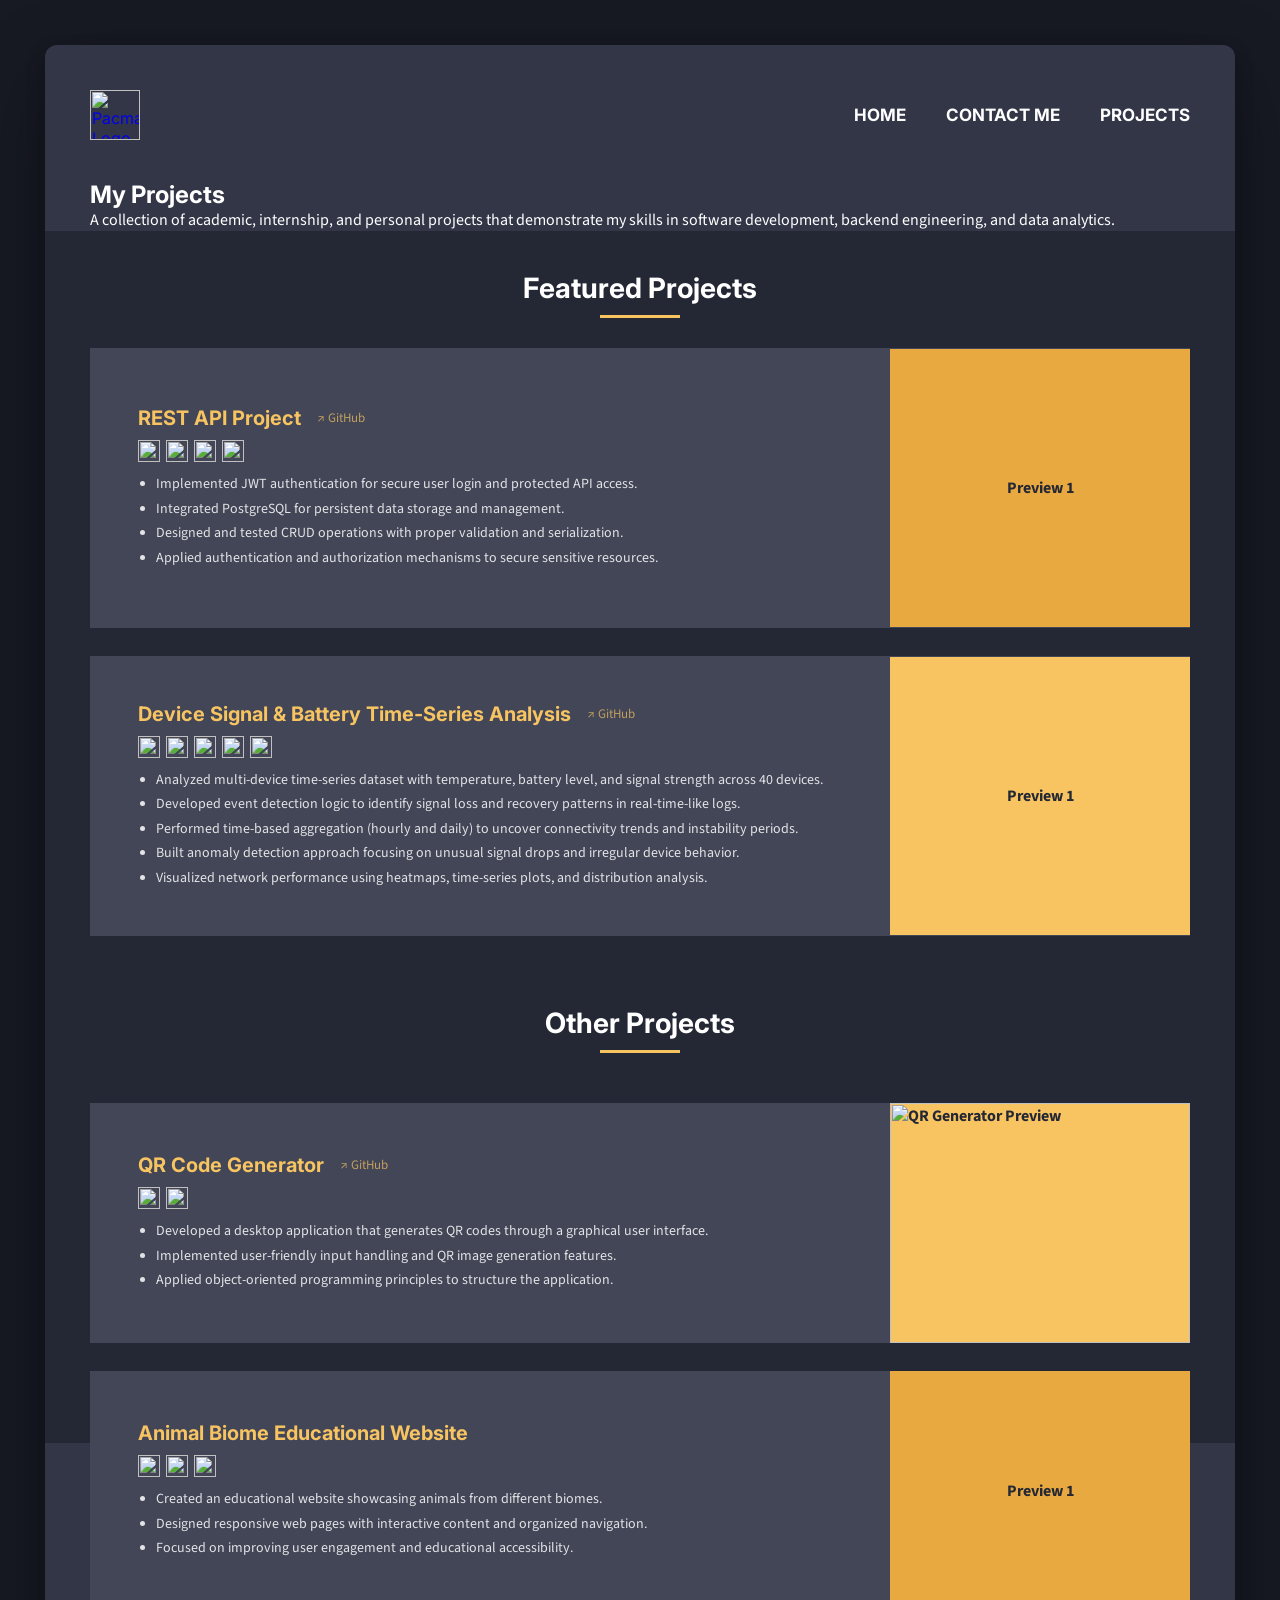
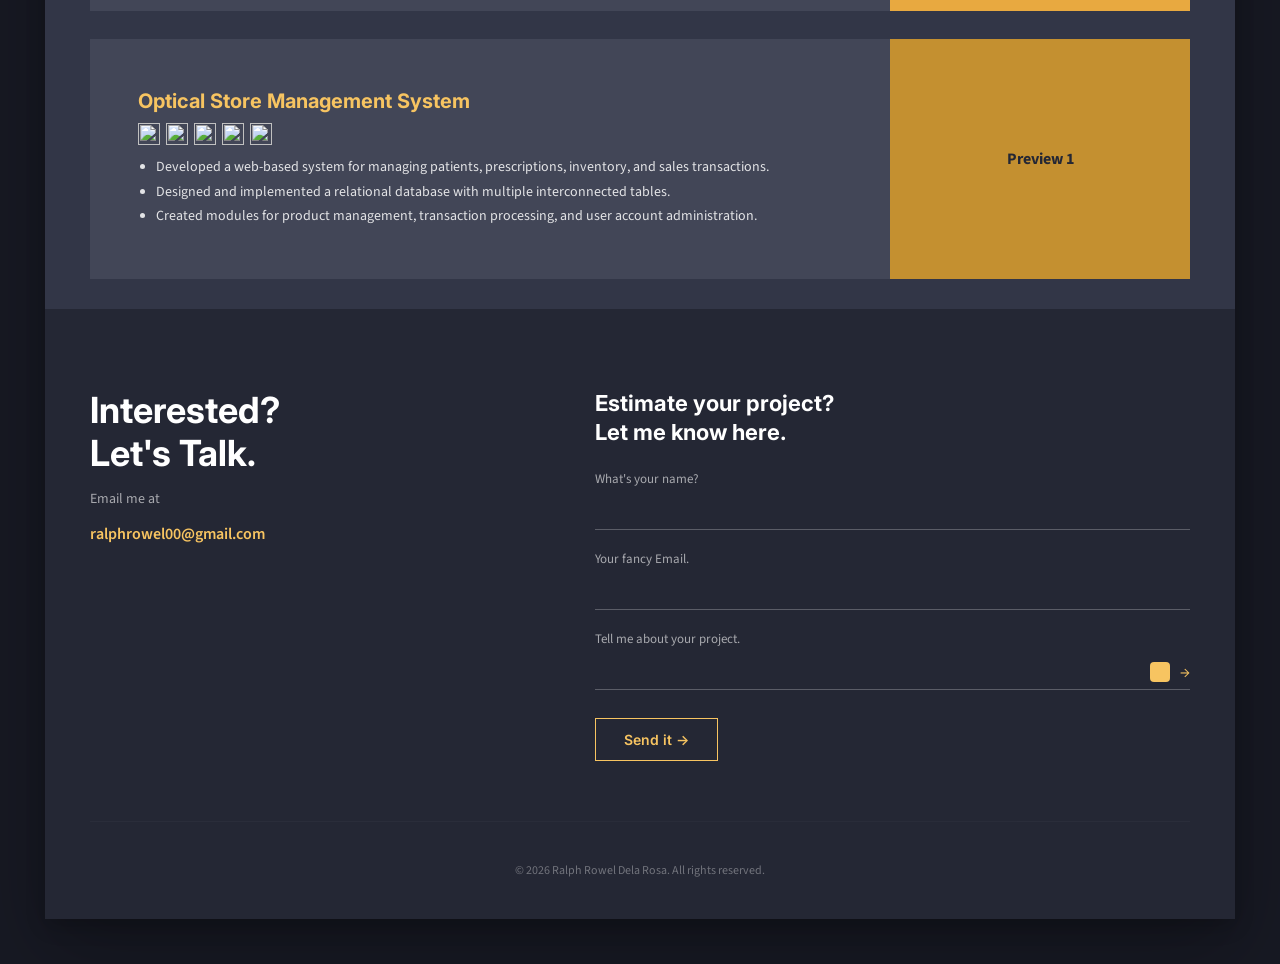
==== projects.html @ 9a26122f "fixed the js script for preview" ====
<head>
    <link href="https://fonts.googleapis.com/css2?family=Inter:wght@400;600;700&family=Source+Sans+3:wght@300;400;600&display=swap" rel="stylesheet">
    <link rel="stylesheet" href="css/global.css">
    <link rel="stylesheet" href="css/layout.css">
    <link rel="stylesheet" href="css/navbar.css">
    <link rel="stylesheet" href="css/footer.css">
    <link rel="stylesheet" href="css/projects-hero.css">
    <link rel="stylesheet" href="css/featured-projects.css">
    <link rel="stylesheet" href="css/other-projects.css">
</head>
<body>
    <div class="lightbox-overlay" id="lightbox" onclick="closeLightboxOutside(event)">
        <div class="lightbox-box">
        <button class="lightbox-close" onclick="closeLightbox()">✕</button>
        <button class="lightbox-prev" onclick="changeSlide(-1)">←</button>
        <div class="lightbox-slide" id="lightbox-slide"></div>
        <button class="lightbox-next" onclick="changeSlide(1)">→</button>
        <div class="lightbox-dots" id="lightbox-dots"></div>
        </div>
    </div>
    <div class="page-container">
        <div class="content">
            <nav class="navbar">

                <a href="index.html" class="logo">
                    <img src="assets/images/Pacman.png" alt="Pacman Logo">
                </a>

                <div class="nav-links">
                    <a href="index.html"><b>HOME</b></a>
                    <a href="#contact"><b>CONTACT ME</b></a>
                    <a href="#xp"><b>PROJECTS</b></a>
                </div>
            </nav> 
            <section class="projects-hero">

                <div class="projects-hero-left">
                    <h1>My Projects</h1>
                    <div class="projects-line"></div>
                    <p>A collection of academic, internship, and personal projects that demonstrate my skills in software development, backend engineering, and data analytics.</p>
                </div>

                <div class="projects-hero-right">
                    <div class="stack-card stack-card--back"></div>
                    <div class="stack-card stack-card--mid"></div>
                    <div class="stack-card stack-card--front"></div>
                </div>

            </section>       
        </div>
        <section class="featured-projects">
            <div class="content">

                <div class="fp-header">
                    <h2>Featured Projects</h2>
                    <div class="fp-header-line"></div>
                </div>

                <div class="fp-list">

                    <!-- CARD 1 -->
                    <div class="fp-card">
                        <div class="fp-info">
                            <div class="fp-title-row">
                                <h3>REST API Project</h3>
                                <a href="https://github.com/ralphrowel/Internship-Project-LibraryAPI" target="_blank" class="fp-github">↗ GitHub</a>
                            </div>
                            <div class="fp-badges">
                                <img src="https://img.shields.io/badge/Python-3776AB?style=for-the-badge&logo=python&logoColor=white" alt="Python">
                                <img src="https://img.shields.io/badge/Django_REST-092E20?style=for-the-badge&logo=django&logoColor=white" alt="Django REST">
                                <img src="https://img.shields.io/badge/PostgreSQL-316192?style=for-the-badge&logo=postgresql&logoColor=white" alt="PostgreSQL">
                                <img src="https://img.shields.io/badge/JWT-000000?style=for-the-badge&logo=jsonwebtokens&logoColor=white" alt="JWT">
                            </div>
                            <ul>
                                <li>Implemented JWT authentication for secure user login and protected API access.</li>
                                <li>Integrated PostgreSQL for persistent data storage and management.</li>
                                <li>Designed and tested CRUD operations with proper validation and serialization.</li>
                                <li>Applied authentication and authorization mechanisms to secure sensitive resources.</li>
                            </ul>
                        </div>
                        <div class="fp-image" onclick="openLightbox('api')">
                            <div class="fp-placeholder fp-p1"><span>Preview 1</span></div>
                            <div class="fp-click-hint">Click to view</div>
                        </div>
                    </div>

                    <!-- CARD 2 -->
                    <div class="fp-card">
                        <div class="fp-info">
                            <div class="fp-title-row">
                                <h3>Device Signal & Battery Time-Series Analysis</h3>
                                <a href="https://github.com/ralphrowel/jupyter-projects" target="_blank" class="fp-github">↗ GitHub</a>
                            </div>
                            <div class="fp-badges">
                                <img src="https://img.shields.io/badge/Python-3776AB?style=for-the-badge&logo=python&logoColor=white" alt="Python">
                                <img src="https://img.shields.io/badge/Pandas-150458?style=for-the-badge&logo=pandas&logoColor=white" alt="Pandas">
                                <img src="https://img.shields.io/badge/NumPy-013243?style=for-the-badge&logo=numpy&logoColor=white" alt="NumPy">
                                <img src="https://img.shields.io/badge/Matplotlib-11557c?style=for-the-badge&logo=python&logoColor=white" alt="Matplotlib">
                                <img src="https://img.shields.io/badge/Jupyter-F37626?style=for-the-badge&logo=jupyter&logoColor=white" alt="Jupyter">
                            </div>
                            <ul>
                                <li>Analyzed multi-device time-series dataset with temperature, battery level, and signal strength across 40 devices.</li>
                                <li>Developed event detection logic to identify signal loss and recovery patterns in real-time-like logs.</li>
                                <li>Performed time-based aggregation (hourly and daily) to uncover connectivity trends and instability periods.</li>
                                <li>Built anomaly detection approach focusing on unusual signal drops and irregular device behavior.</li>
                                <li>Visualized network performance using heatmaps, time-series plots, and distribution analysis.</li>
                            </ul>
                        </div>
                        <div class="fp-image" onclick="openLightbox('timeseries')">
                            <div class="fp-placeholder fp-p2"><span>Preview 1</span></div>
                            <div class="fp-click-hint">Click to view</div>
                        </div>
                    </div>

                </div>
            </div>
        </section>
        <section class="other-projects">
            <div class="content">

                <div class="op-header">
                    <h2>Other Projects</h2>
                    <div class="op-header-line"></div>
                </div>

                <div class="op-list">

                    <!-- CARD 1 -->
                    <div class="op-card">
                        <div class="op-info">
                            <div class="op-title-row">
                                <h3>QR Code Generator</h3>
                                <a href="https://github.com/ralphrowel/python-qr-generator" target="_blank" class="op-github">↗ GitHub</a>
                            </div>
                            <div class="op-badges">
                                <img src="https://img.shields.io/badge/Python-3776AB?style=for-the-badge&logo=python&logoColor=white" alt="Python">
                                <img src="https://img.shields.io/badge/Tkinter-3776AB?style=for-the-badge&logo=python&logoColor=white" alt="Tkinter">
                            </div>
                            <ul>
                                <li>Developed a desktop application that generates QR codes through a graphical user interface.</li>
                                <li>Implemented user-friendly input handling and QR image generation features.</li>
                                <li>Applied object-oriented programming principles to structure the application.</li>
                            </ul>
                        </div>
                        <div class="op-image" onclick="openLightbox('qr')">
                            <div class="op-placeholder op-p1"><img src="assets/projects/qr-generator/1.png" alt="QR Generator Preview"></div>
                            <div class="op-click-hint">Click to view</div>
                        </div>
                    </div>

                    <!-- CARD 2 -->
                    <div class="op-card">
                        <div class="op-info">
                            <div class="op-title-row">
                                <h3>Animal Biome Educational Website</h3>
                            </div>
                            <div class="op-badges">
                                <img src="https://img.shields.io/badge/HTML5-E34F26?style=for-the-badge&logo=html5&logoColor=white" alt="HTML5">
                                <img src="https://img.shields.io/badge/CSS3-1572B6?style=for-the-badge&logo=css3&logoColor=white" alt="CSS3">
                                <img src="https://img.shields.io/badge/JavaScript-F7DF1E?style=for-the-badge&logo=javascript&logoColor=black" alt="JavaScript">
                            </div>
                            <ul>
                                <li>Created an educational website showcasing animals from different biomes.</li>
                                <li>Designed responsive web pages with interactive content and organized navigation.</li>
                                <li>Focused on improving user engagement and educational accessibility.</li>
                            </ul>
                        </div>
                        <div class="op-image" onclick="openLightbox('biome')">
                            <div class="op-placeholder op-p2"><span>Preview 1</span></div>
                            <div class="op-click-hint">Click to view</div>
                        </div>
                    </div>

                    <!-- CARD 3 -->
                    <div class="op-card">
                        <div class="op-info">
                            <div class="op-title-row">
                                <h3>Optical Store Management System</h3>
                            </div>
                            <div class="op-badges">
                                <img src="https://img.shields.io/badge/PHP-777BB4?style=for-the-badge&logo=php&logoColor=white" alt="PHP">
                                <img src="https://img.shields.io/badge/MySQL-4479A1?style=for-the-badge&logo=mysql&logoColor=white" alt="MySQL">
                                <img src="https://img.shields.io/badge/HTML5-E34F26?style=for-the-badge&logo=html5&logoColor=white" alt="HTML5">
                                <img src="https://img.shields.io/badge/CSS3-1572B6?style=for-the-badge&logo=css3&logoColor=white" alt="CSS3">
                                <img src="https://img.shields.io/badge/JavaScript-F7DF1E?style=for-the-badge&logo=javascript&logoColor=black" alt="JavaScript">
                            </div>
                            <ul>
                                <li>Developed a web-based system for managing patients, prescriptions, inventory, and sales transactions.</li>
                                <li>Designed and implemented a relational database with multiple interconnected tables.</li>
                                <li>Created modules for product management, transaction processing, and user account administration.</li>
                            </ul>
                        </div>
                        <div class="op-image" onclick="openLightbox('optical')">
                            <div class="op-placeholder op-p3"><span>Preview 1</span></div>
                            <div class="op-click-hint">Click to view</div>
                        </div>
                    </div>

                </div>
            </div>
        </section>
        <footer class="footer" id="contact">
            <div class="content">
                <div class="footer-container">

                    <!-- LEFT -->
                    <div class="footer-left">
                        <h2>Interested?<br>Let's Talk.</h2>
                        <p>Email me at</p>
                        <a href="mailto:ralphrowel00@gmail.com" class="footer-email">
                            ralphrowel00@gmail.com
                        </a>
                    </div>

                    <!-- RIGHT -->
                    <div class="footer-right">
                        <h2>Estimate your project?<br>Let me know here.</h2>

                        <!-- replace YOUR_FORM_ID with your Formspree ID when ready -->
                        <form class="footer-form" action="https://formspree.io/f/YOUR_FORM_ID" method="POST">

                            <div class="form-field">
                                <label>What's your name?</label>
                                <input type="text" name="name" placeholder=" " required>
                            </div>

                            <div class="form-field">
                                <label>Your fancy Email.</label>
                                <input type="email" name="email" placeholder=" " required>
                            </div>

                            <div class="form-field">
                                <label>Tell me about your project.</label>
                                <div class="form-last-row">
                                    <input type="text" name="project" required>
                                    <div class="form-actions">
                                        <div class="attach-btn"></div>
                                        <span class="form-arrow">→</span>
                                    </div>
                                </div>
                            </div>

                            <button type="submit">Send it →</button>

                        </form>
                    </div>

                </div>

                <p class="footer-bottom">© 2026 Ralph Rowel Dela Rosa. All rights reserved.</p>

            </div>
        </footer>                
    </div>
<script src="js/projects.js"></script>
</body>
---- css/global.css ----
* {
    margin: 0;
    padding: 0;
    box-sizing: border-box;
}
h1, h2, h3, .navbar {
    font-family: 'Inter', sans-serif;
}

body, p {
    font-family: 'Source Sans 3', sans-serif;
}
body {
    background-color: #171923;
    color: white;
}
---- css/layout.css ----
.page-container {
    position: relative;

    /* floating space from browser edges */
    margin: 45px;

    /* "paper" background */
    background-color: #323647;
    

    /* shape of the paper */
    border-radius: 12px;

    /* inner spacing for all content */
    padding: 45px;

    /* ensures it fills screen height nicely */
    min-height: calc(100vh - 90px);

    box-shadow:
        0 8px 20px rgba(0,0,0,0.20),
        0 30px 80px rgba(0,0,0,0.25);
}
.content {
    max-width: 1100px;
    margin: 0 auto;
}
---- css/navbar.css ----
.navbar {
    display: flex;
    justify-content: space-between;
    align-items: center;

    /* IMPORTANT: keeps it inside layout breathing space */
    width: 100%;

    /* adds extra separation from top if needed */
    margin-bottom: 40px;
    
}
.logo {
    display: flex;
    align-items: center;
}

.logo img {
    height: 50px;
    width: auto;
}
.nav-links {
    display: flex;
    gap: 40px; /* space between menu items */
    align-items: center;
}
.nav-links a {
    position: relative;
    text-decoration: none;
    color: white;
    font-weight: bold;
    font-size: 17px;

    transition: color 0.25s ease;
}
.nav-links a:hover {
    color: #b5b5b5;
}
.nav-links a::after {
    content: "";

    position: absolute;
    left: 50%;
    bottom: -10px;

    width: 9px;
    height: 9px;
    background-color: #F7C461;

    border-radius: 50%;

    transform: translateX(-50%) scale(0);
    transition: transform 0.25s ease;
}
.nav-links a:hover::after {
    transform: translateX(-50%) scale(1);
}
---- css/footer.css ----
.footer {
    background-color: #242734;
    color: white;
    padding: 80px 0 40px;
    margin-left: -45px;
    margin-right: -45px;
    margin-bottom: -45px;           /* ← pulls footer flush to page bottom */
}

.footer-container {
    display: flex;
    justify-content: space-between;
    align-items: flex-start;
    gap: 80px;                      /* ← gap between left and right — adjust this */
    margin-bottom: 60px;
}

/* ---- LEFT ---- */
.footer-left {
    flex: 1;
    display: flex;
    flex-direction: column;
    gap: 14px;
}

.footer-left h2 {
    font-size: 36px;                /* ← heading size — adjust this */
    line-height: 1.2;
    margin: 0;
}

.footer-left p {
    font-size: 14px;
    opacity: 0.6;
    margin: 0;
}

.footer-email {
    color: #F7C461;
    text-decoration: none;
    font-size: 16px;
    font-weight: 600;
    transition: opacity 0.2s ease;
}

.footer-email:hover {
    opacity: 0.75;
}

/* ---- RIGHT ---- */
.footer-right {
    flex: 1.4;
    display: flex;
    flex-direction: column;
    gap: 24px;
}

.footer-right h2 {
    font-size: 22px;
    line-height: 1.3;
    margin: 0;
}

/* ---- FORM ---- */
.footer-form {
    display: flex;
    flex-direction: column;
    gap: 20px;
}

.form-field {
    display: flex;
    flex-direction: column;
    gap: 6px;
    position: relative;
}

.form-field label {
    font-size: 13px;
    opacity: 0.6;
}

.form-field input {
    background: transparent;
    border: none;
    border-bottom: 1px solid rgba(255, 255, 255, 0.25);
    color: white;
    font-size: 15px;
    font-family: 'Inter', sans-serif;
    padding: 8px 32px 8px 0;        /* right padding leaves room for arrow */
    outline: none;
    transition: border-color 0.2s ease;
    width: 100%;
    box-sizing: border-box;
}

.form-field input:focus {
    border-bottom-color: #F7C461;
}

.form-last-row {
    display: flex;
    align-items: center;
    border-bottom: 1px solid rgba(255, 255, 255, 0.25);
    transition: border-color 0.2s ease;
}

.form-last-row input {
    border-bottom: none;            /* border is now on the wrapper */
    flex: 1;
}

.form-last-row:focus-within {
    border-bottom-color: #F7C461;
}

.form-actions {
    display: flex;
    align-items: center;
    gap: 10px;
    flex-shrink: 0;
}

.attach-btn {
    width: 20px;                    /* ← swap with img tag when ready */
    height: 20px;
    background-color: #F7C461;      /* temporary placeholder */
    border-radius: 4px;
    cursor: pointer;
}

.form-arrow {
    color: #F7C461;
    font-size: 16px;
    pointer-events: none;
}

/* ---- SUBMIT ---- */
.footer-form button {
    align-self: flex-start;
    background: transparent;
    border: 1px solid #F7C461;
    color: #F7C461;
    padding: 12px 28px;
    font-family: 'Inter', sans-serif;
    font-weight: 600;
    font-size: 14px;
    cursor: pointer;
    transition: 0.25s ease;
    margin-top: 8px;
}

.footer-form button:hover {
    background-color: #F7C461;
    color: #242734;
}

/* ---- BOTTOM ---- */
.footer-bottom {
    text-align: center;
    font-size: 12px;
    opacity: 0.35;
    margin: 0;
    padding-top: 40px;
    border-top: 1px solid rgba(255, 255, 255, 0.08);
}
---- css/featured-projects.css ----
.featured-projects {
    background-color: #242734;
    padding: 40px 0;
    margin-left: -45px;
    margin-right: -45px;
}

.fp-header {
    display: flex;
    flex-direction: column;
    align-items: center;
    margin-bottom: 30px;
}

.fp-header h2 {
    color: white;
    font-size: 28px;
    margin-bottom: 10px;
}

.fp-header-line {
    width: 80px;
    height: 3px;
    background-color: #F7C461;
}

/* ---- CARDS LIST ---- */
.fp-list {
    display: flex;
    flex-direction: column;
    gap: 28px;
}

/* ---- SINGLE CARD ---- */
.fp-card {
    display: flex;
    justify-content: space-between;
    align-items: center;
    background-color: #424657;
    border-radius: 0;
    padding: 40px 48px;
    min-height: 280px;              /* ← taller than experience cards — adjust this */
    box-sizing: border-box;
    overflow: hidden;
}

/* ---- LEFT: TEXT ---- */
.fp-info {
    display: flex;
    flex-direction: column;
    gap: 10px;
    flex: 1;
    padding-right: 40px;
}

.fp-title-row {
    display: flex;
    align-items: center;
    gap: 16px;
    flex-wrap: wrap;
}

.fp-title-row h3 {
    color: #F7C461;
    font-size: 20px;
    margin: 0;
}

.fp-github {
    color: #F7C461;
    font-size: 13px;
    text-decoration: none;
    opacity: 0.7;
    transition: opacity 0.2s ease;
}

.fp-github:hover {
    opacity: 1;
}

.fp-badges {
    display: flex;
    flex-wrap: wrap;
    gap: 6px;
}

.fp-badges img {
    height: 22px;
}

.fp-info ul {
    padding-left: 18px;
    margin: 0;
}

.fp-info li {
    font-size: 14px;
    line-height: 1.75;
    opacity: 0.85;
}

/* ---- RIGHT: IMAGE ---- */
.fp-image {
    position: relative;
    width: 300px;                   /* ← image width — adjust this */
    margin-top: -40px;              /* breaks out of card padding */
    margin-bottom: -40px;
    margin-right: -48px;
    height: 278px;
    flex-shrink: 0;
    cursor: pointer;
    overflow: hidden;
}
fp-image img{
    width: 100%;
    height: 100%;
    object-fit: cover;
    object-position: center;
    display: block;
}

.fp-placeholder {
    width: 100%;
    height: 100%;
    display: flex;
    align-items: center;
    justify-content: center;
    font-weight: 700;
    font-size: 16px;
    color: #242734;
    transition: transform 0.3s ease;
}

.fp-p1 { background-color: #e8a940; }
.fp-p2 { background-color: #F7C461; }

.fp-image:hover .fp-placeholder {
    transform: scale(1.04);
}

.fp-click-hint {
    position: absolute;
    bottom: 12px;
    left: 50%;
    transform: translateX(-50%);
    font-size: 11px;
    color: #242734;
    background-color: rgba(247, 196, 97, 0.85);
    padding: 3px 10px;
    border-radius: 20px;
    white-space: nowrap;
    opacity: 0;
    transition: opacity 0.2s ease;
}

.fp-image:hover .fp-click-hint {
    opacity: 1;
}

/* ---- LIGHTBOX ---- */
.lightbox-overlay {
    display: none;
    position: fixed;
    inset: 0;
    background-color: rgba(0, 0, 0, 0.85);
    z-index: 1000;
    justify-content: center;
    align-items: center;
}

.lightbox-overlay.active {
    display: flex;
}

.lightbox-box {
    position: relative;
    width: 700px;                   /* ← lightbox width — adjust this */
    height: 440px;                  /* ← lightbox height — adjust this */
    display: flex;
    align-items: center;
    justify-content: center;
    gap: 16px;
}

.lightbox-slide {
    flex: 1;
    height: 100%;
    border-radius: 8px;
    overflow: hidden;
}

.lightbox-close {
    position: absolute;
    top: -40px;
    right: 0;
    background: transparent;
    border: none;
    color: white;
    font-size: 22px;
    cursor: pointer;
    opacity: 0.7;
    transition: opacity 0.2s ease;
}

.lightbox-close:hover { opacity: 1; }

.lightbox-prev,
.lightbox-next {
    background: transparent;
    border: 1px solid rgba(255,255,255,0.3);
    color: #F7C461;
    font-size: 22px;
    width: 44px;
    height: 44px;
    border-radius: 50%;
    cursor: pointer;
    flex-shrink: 0;
    transition: 0.2s ease;
}

.lightbox-prev:hover,
.lightbox-next:hover {
    background-color: #F7C461;
    color: #242734;
    border-color: #F7C461;
}

.lightbox-dots {
    position: absolute;
    bottom: -32px;
    display: flex;
    gap: 8px;
}

.dot {
    width: 8px;
    height: 8px;
    border-radius: 50%;
    background-color: rgba(255,255,255,0.3);
    cursor: pointer;
    transition: background-color 0.2s ease;
}

.dot-active {
    background-color: #F7C461;
}
---- css/other-projects.css ----
.other-projects {
    position: relative;
    padding: 30px 0;
}

/* featured-projects background bleeds 40% into this section */
.other-projects::before {
    content: '';
    position: absolute;
    top: 0;
    left: -45px;
    right: -45px;
    height: 50%;                    /* ← bleed amount — adjust this */
    background-color: #242734;
    z-index: 0;
}

.other-projects .content {
    position: relative;
    z-index: 1;
}

.op-header {
    display: flex;
    flex-direction: column;
    align-items: center;
    margin-bottom: 50px;
}

.op-header h2 {
    color: white;
    font-size: 28px;
    margin-bottom: 10px;
}

.op-header-line {
    width: 80px;
    height: 3px;
    background-color: #F7C461;
}

/* ---- CARDS LIST ---- */
.op-list {
    display: flex;
    flex-direction: column;
    gap: 28px;
}

/* ---- SINGLE CARD ---- */
.op-card {
    display: flex;
    justify-content: space-between;
    align-items: center;
    background-color: #424657;
    border-radius: 0;
    padding: 40px 48px;
    min-height: 240px;              /* ← adjust this */
    box-sizing: border-box;
    overflow: hidden;
}

/* ---- LEFT: TEXT ---- */
.op-info {
    display: flex;
    flex-direction: column;
    gap: 10px;
    flex: 1;
    padding-right: 40px;
}

.op-title-row {
    display: flex;
    align-items: center;
    gap: 16px;
    flex-wrap: wrap;
}

.op-title-row h3 {
    color: #F7C461;
    font-size: 20px;
    margin: 0;
}

.op-github {
    color: #F7C461;
    font-size: 13px;
    text-decoration: none;
    opacity: 0.7;
    transition: opacity 0.2s ease;
}

.op-github:hover { opacity: 1; }

.op-badges {
    display: flex;
    flex-wrap: wrap;
    gap: 6px;
}

.op-badges img {
    height: 22px;
}

.op-info ul {
    padding-left: 18px;
    margin: 0;
}

.op-info li {
    font-size: 14px;
    line-height: 1.75;
    opacity: 0.85;
}

/* ---- RIGHT: IMAGE ---- */
.op-image {
    position: relative;
    width: 300px;                   /* ← image width — adjust this */
    margin-top: -40px;
    margin-bottom: -40px;
    margin-right: -48px;
    height: 240px;
    flex-shrink: 0;
    cursor: pointer;
    overflow: hidden;
}
.op-image img {
    width: 100%;
    height: 100%;
    object-fit: cover;
    object-position: center;
    display: block;
}

.op-placeholder {
    width: 100%;
    height: 100%;
    display: flex;
    align-items: center;
    justify-content: center;
    font-weight: 700;
    font-size: 16px;
    color: #242734;
    transition: transform 0.3s ease;
}

.op-p1 { background-color: #F7C461; }
.op-p2 { background-color: #e8a940; }
.op-p3 { background-color: #c49030; }

.op-image:hover .op-placeholder {
    transform: scale(1.04);
}

.op-click-hint {
    position: absolute;
    bottom: 12px;
    left: 50%;
    transform: translateX(-50%);
    font-size: 11px;
    color: #242734;
    background-color: rgba(247, 196, 97, 0.85);
    padding: 3px 10px;
    border-radius: 20px;
    white-space: nowrap;
    opacity: 0;
    transition: opacity 0.2s ease;
}

.op-image:hover .op-click-hint {
    opacity: 1;
}
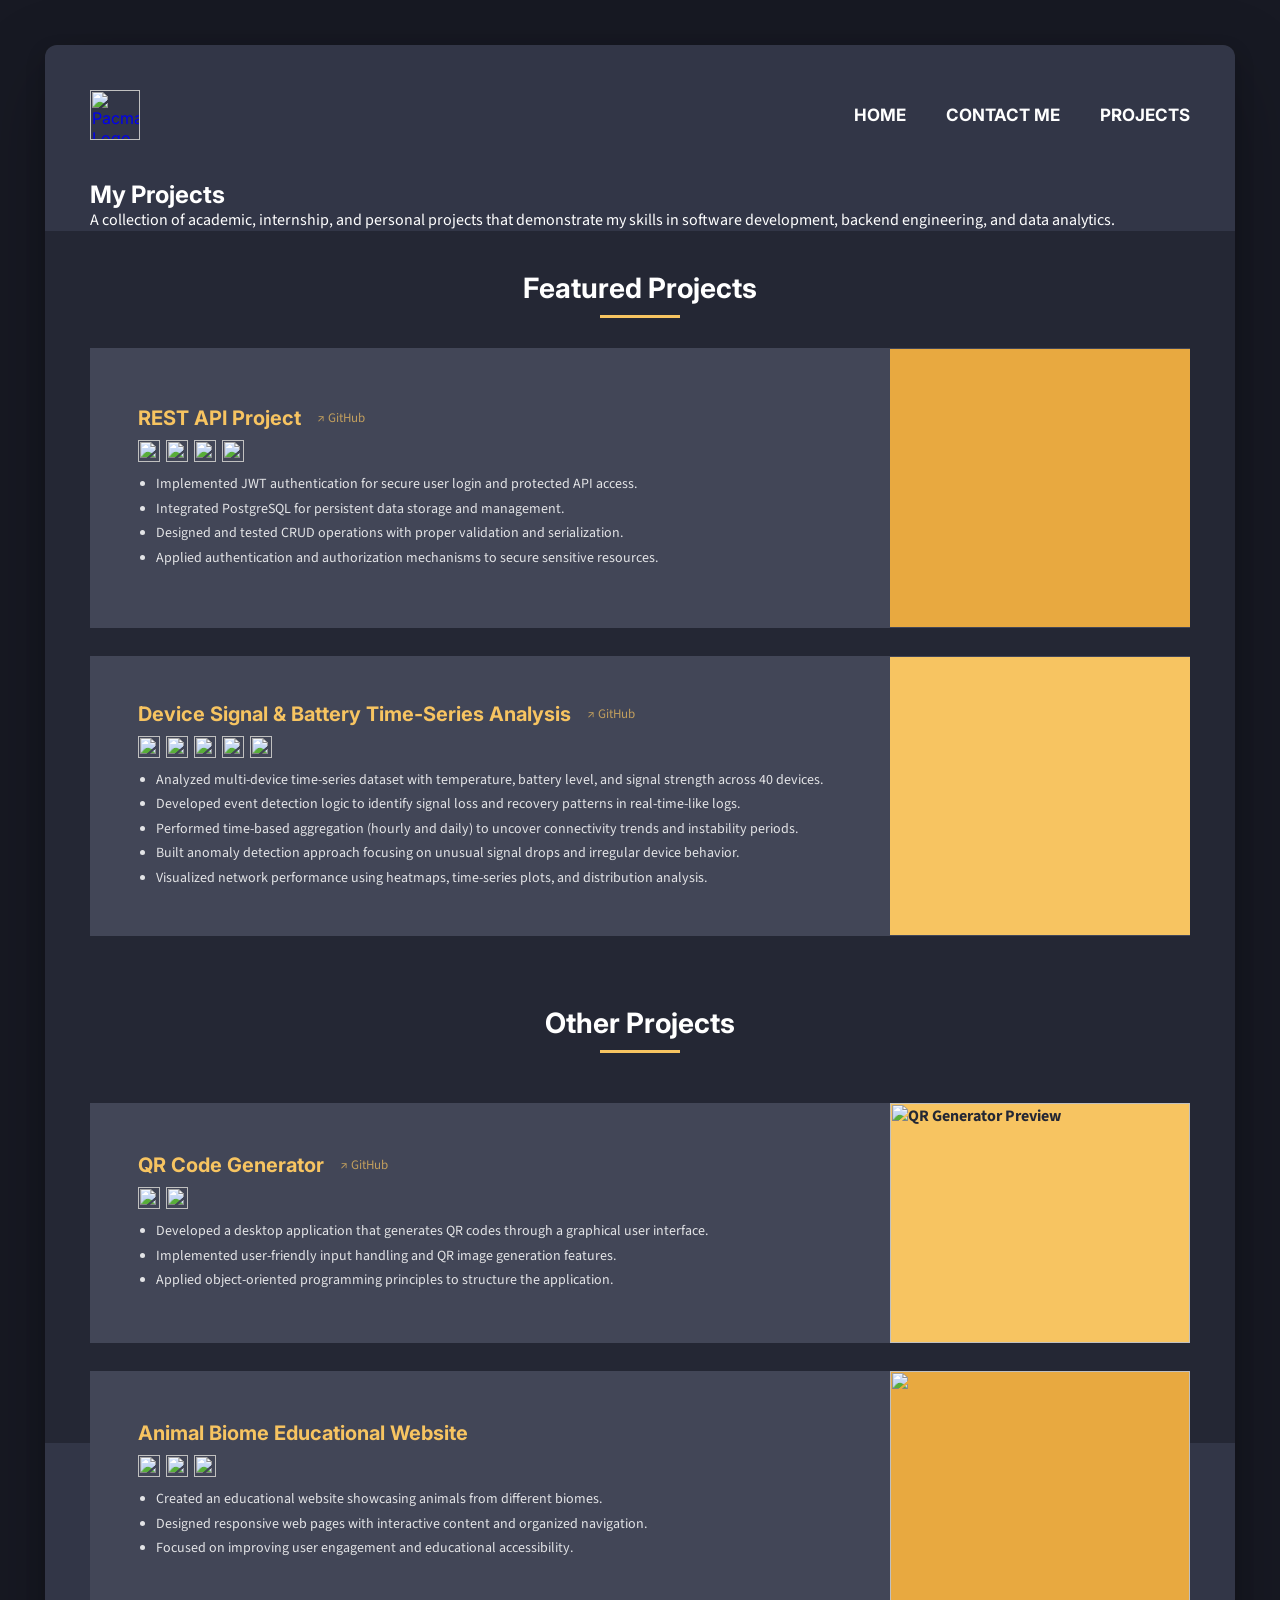
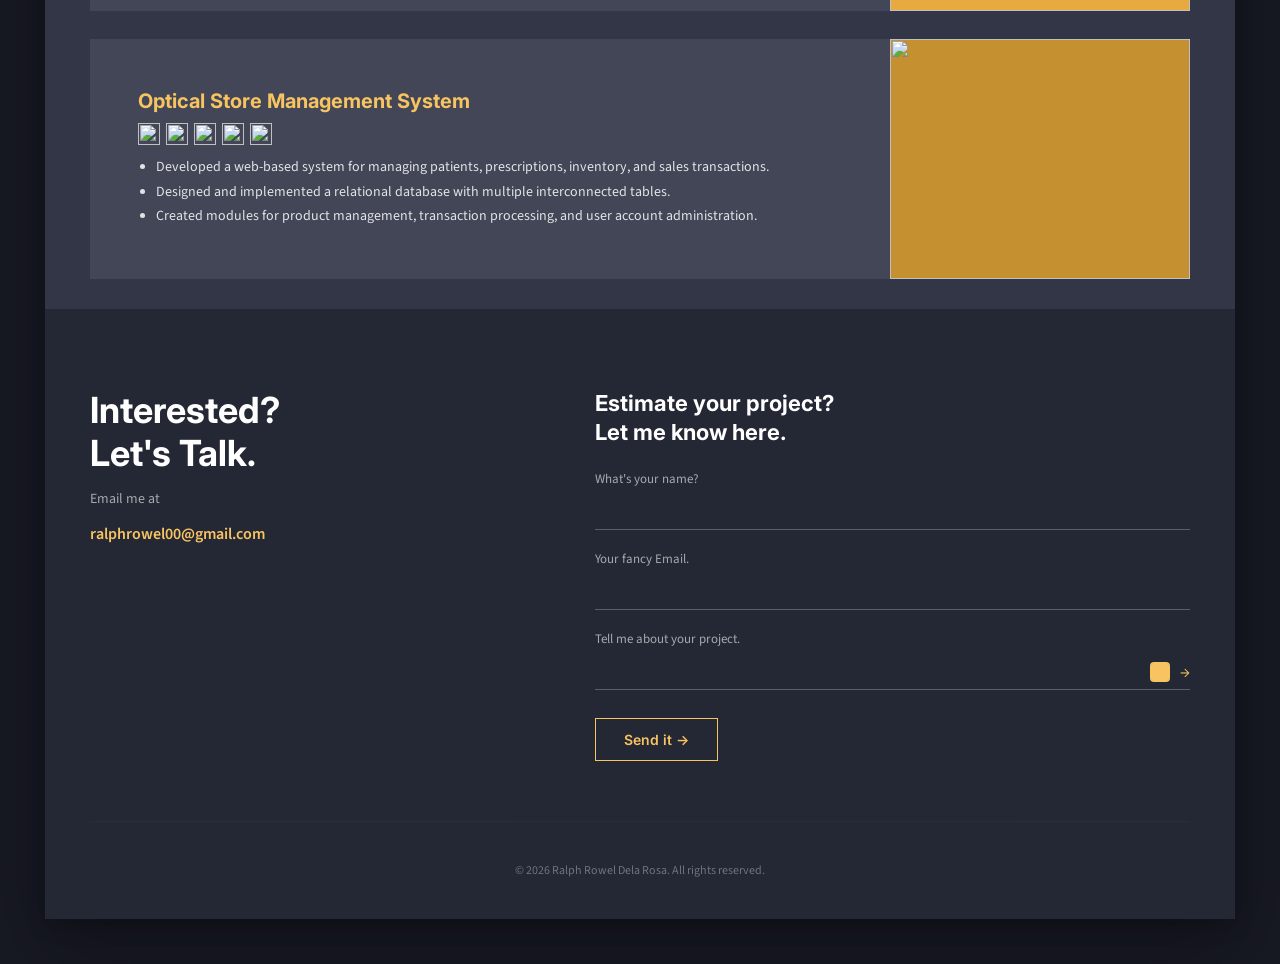
==== commit 36734f1c: "assets fixes" ====
--- a/projects.html
+++ b/projects.html
@@ -79,7 +79,7 @@
                             </ul>
                         </div>
                         <div class="fp-image" onclick="openLightbox('api')">
-                            <div class="fp-placeholder fp-p1"><span>Preview 1</span></div>
+                            <div class="fp-placeholder fp-p1"><img src="assets/projects/rest-api/1.png" alt=""></div>
                             <div class="fp-click-hint">Click to view</div>
                         </div>
                     </div>
@@ -107,7 +107,7 @@
                             </ul>
                         </div>
                         <div class="fp-image" onclick="openLightbox('timeseries')">
-                            <div class="fp-placeholder fp-p2"><span>Preview 1</span></div>
+                            <div class="fp-placeholder fp-p2"><img src="assets/projects/data-analysis/2.png" alt=""></div>
                             <div class="fp-click-hint">Click to view</div>
                         </div>
                     </div>
@@ -166,7 +166,7 @@
                             </ul>
                         </div>
                         <div class="op-image" onclick="openLightbox('biome')">
-                            <div class="op-placeholder op-p2"><span>Preview 1</span></div>
+                            <div class="op-placeholder op-p2"><img src="assets/projects/animal-web/3.png" alt=""></div>
                             <div class="op-click-hint">Click to view</div>
                         </div>
                     </div>
@@ -191,7 +191,7 @@
                             </ul>
                         </div>
                         <div class="op-image" onclick="openLightbox('optical')">
-                            <div class="op-placeholder op-p3"><span>Preview 1</span></div>
+                            <div class="op-placeholder op-p3"><img src="assets/projects/optical-store/1.png" alt=""></div>
                             <div class="op-click-hint">Click to view</div>
                         </div>
                     </div>
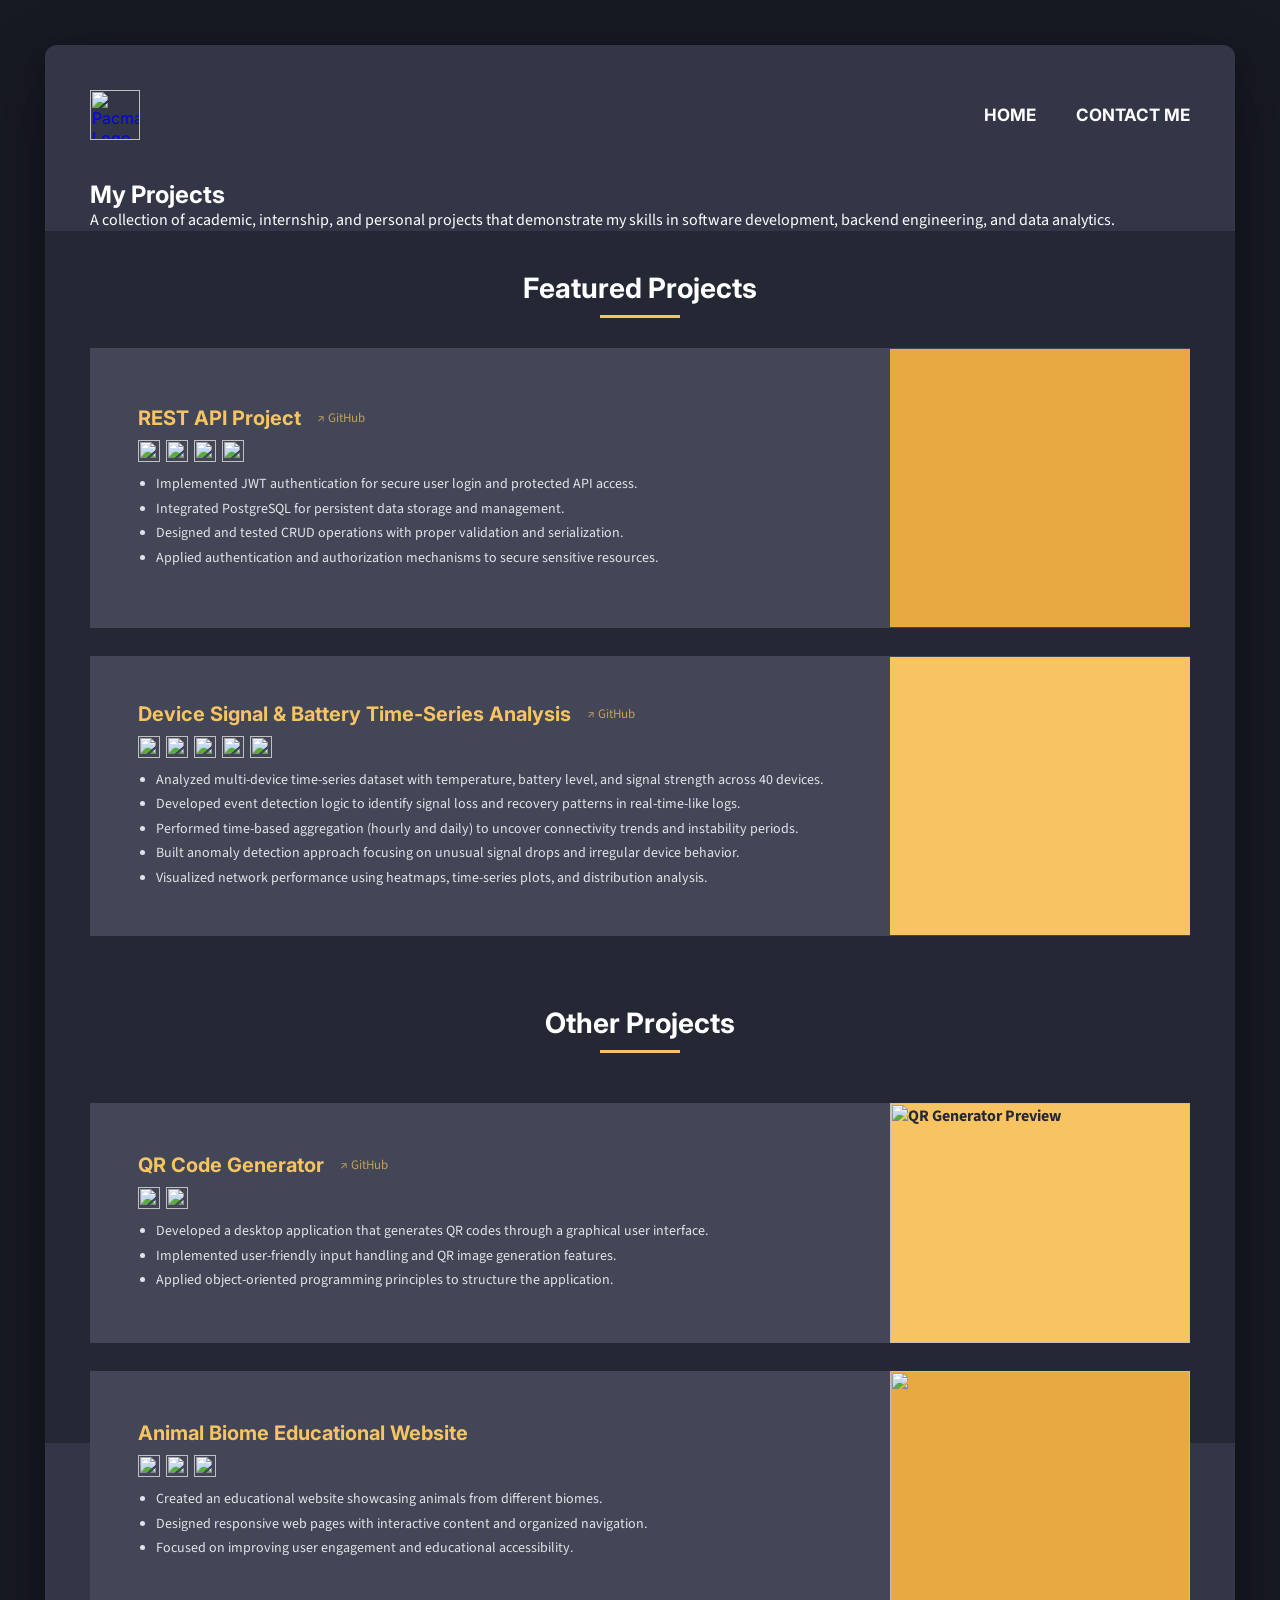
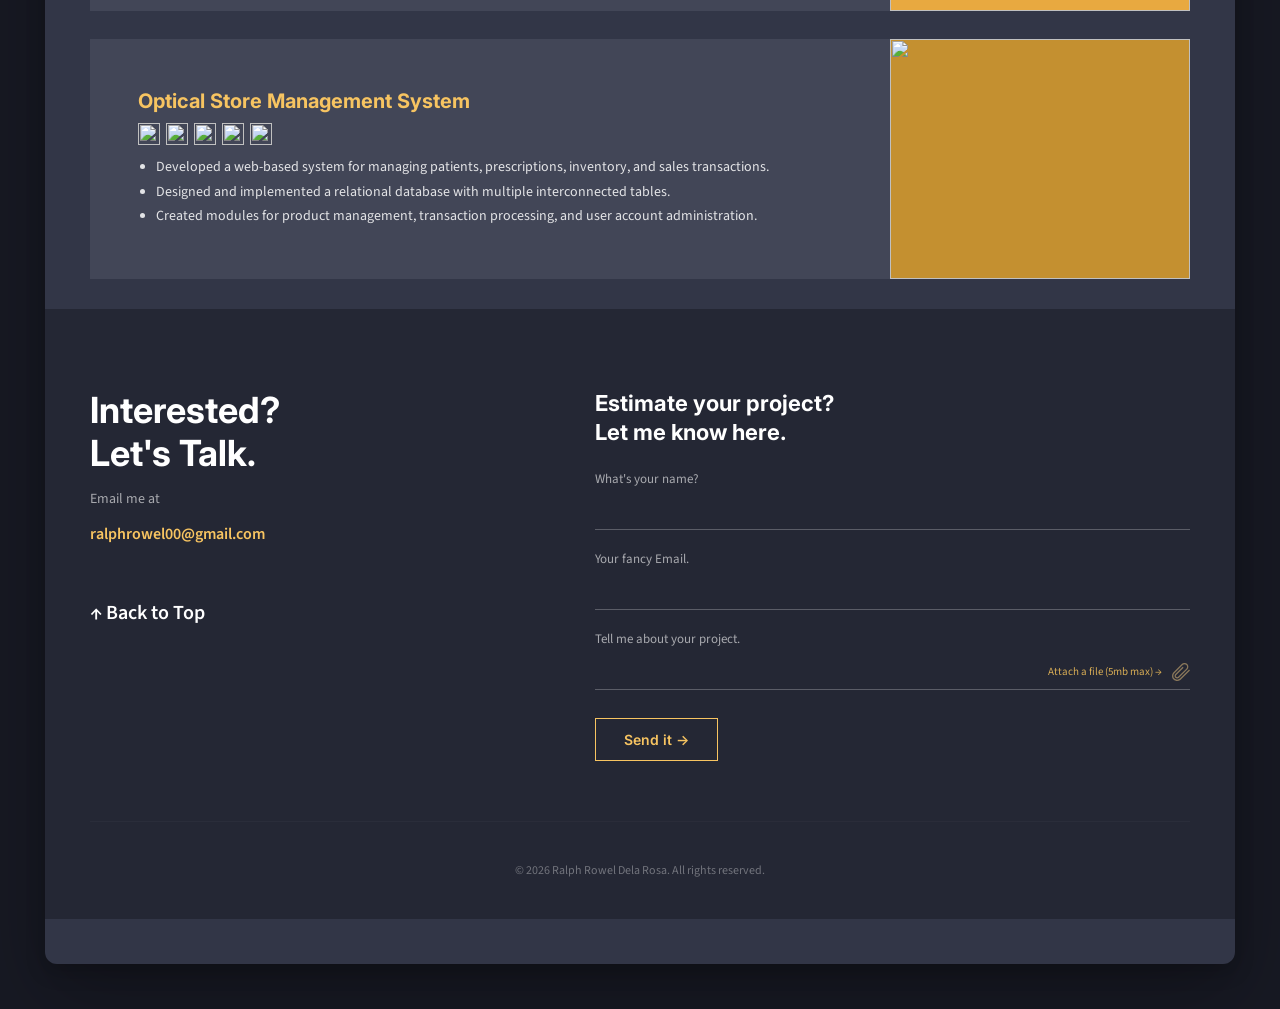
==== commit ff4ba924: "updated the forms at footer" ====
--- a/projects.html
+++ b/projects.html
@@ -18,7 +18,7 @@
         <div class="lightbox-dots" id="lightbox-dots"></div>
         </div>
     </div>
-    <div class="page-container">
+    <div id="top" class="page-container">
         <div class="content">
             <nav class="navbar">
 
@@ -29,7 +29,6 @@
                 <div class="nav-links">
                     <a href="index.html"><b>HOME</b></a>
                     <a href="#contact"><b>CONTACT ME</b></a>
-                    <a href="#xp"><b>PROJECTS</b></a>
                 </div>
             </nav> 
             <section class="projects-hero">
@@ -41,9 +40,15 @@
                 </div>
 
                 <div class="projects-hero-right">
-                    <div class="stack-card stack-card--back"></div>
-                    <div class="stack-card stack-card--mid"></div>
-                    <div class="stack-card stack-card--front"></div>
+                    <div class="stack-card stack-card--back">
+                        <img src="assets/images/1.jpeg" alt="">
+                    </div>
+                    <div class="stack-card stack-card--mid">
+                        
+                    </div>
+                    <div class="stack-card stack-card--front">
+                        <img src="assets/images/2.jpeg" alt="">
+                    </div>
                 </div>
 
             </section>       
@@ -52,7 +57,7 @@
             <div class="content">
 
                 <div class="fp-header">
-                    <h2>Featured Projects</h2>
+                    <h2><b>Featured Projects</b></h2>
                     <div class="fp-header-line"></div>
                 </div>
 
@@ -210,6 +215,9 @@
                         <a href="mailto:ralphrowel00@gmail.com" class="footer-email">
                             ralphrowel00@gmail.com
                         </a>
+                        <a href="#top" class="back-to-top">
+                                ↑ Back to Top
+                        </a>
                     </div>
 
                     <!-- RIGHT -->
@@ -217,7 +225,7 @@
                         <h2>Estimate your project?<br>Let me know here.</h2>
 
                         <!-- replace YOUR_FORM_ID with your Formspree ID when ready -->
-                        <form class="footer-form" action="https://formspree.io/f/YOUR_FORM_ID" method="POST">
+                        <form class="footer-form" action="https://formspree.io/f/mlgklyyk" method="POST">
 
                             <div class="form-field">
                                 <label>What's your name?</label>
@@ -234,8 +242,11 @@
                                 <div class="form-last-row">
                                     <input type="text" name="project" required>
                                     <div class="form-actions">
-                                        <div class="attach-btn"></div>
-                                        <span class="form-arrow">→</span>
+                                        <span class="form-arrow">Attach a file (5mb max) →</span>
+                                        <label for="attach" class="attach-btn" title="Attach a file">
+                                            <img src="assets/icons/attachment.svg" alt="Attach File">
+                                            <input type="file" id="attach" name="attachment" hidden>
+                                        </label>
                                     </div>
                                 </div>
                             </div>
--- a/css/footer.css
+++ b/css/footer.css
@@ -4,7 +4,6 @@
     padding: 80px 0 40px;
     margin-left: -45px;
     margin-right: -45px;
-    margin-bottom: -45px;           /* ← pulls footer flush to page bottom */
 }
 
 .footer-container {
@@ -122,16 +121,31 @@
 }
 
 .attach-btn {
-    width: 20px;                    /* ← swap with img tag when ready */
-    height: 20px;
-    background-color: #F7C461;      /* temporary placeholder */
-    border-radius: 4px;
+    display: flex;
+    align-items: center;
+    justify-content: center;
     cursor: pointer;
+    transition: 0.2s ease;
 }
 
+.attach-btn img {
+    width: 18px;      /* adjust size */
+    height: 18px;
+    display: block;
+    opacity: 0.8;
+    transition: 0.2s ease;
+}
+
+.attach-btn:hover img {
+    opacity: 1;
+    transform: translateY(-1px);
+}
+.attach-btn img {
+    filter: brightness(0) saturate(100%) invert(84%) sepia(32%) saturate(622%) hue-rotate(338deg) brightness(101%) contrast(94%);
+}
 .form-arrow {
-    color: #F7C461;
-    font-size: 16px;
+    color: #d7ac55;
+    font-size: 11px;
     pointer-events: none;
 }
 
@@ -163,4 +177,11 @@
     margin: 0;
     padding-top: 40px;
     border-top: 1px solid rgba(255, 255, 255, 0.08);
+}
+.back-to-top{
+    color: white;
+    text-decoration: none;
+    font-size: 20px;
+    font-weight: 600;
+    margin-top: 40px;
 }
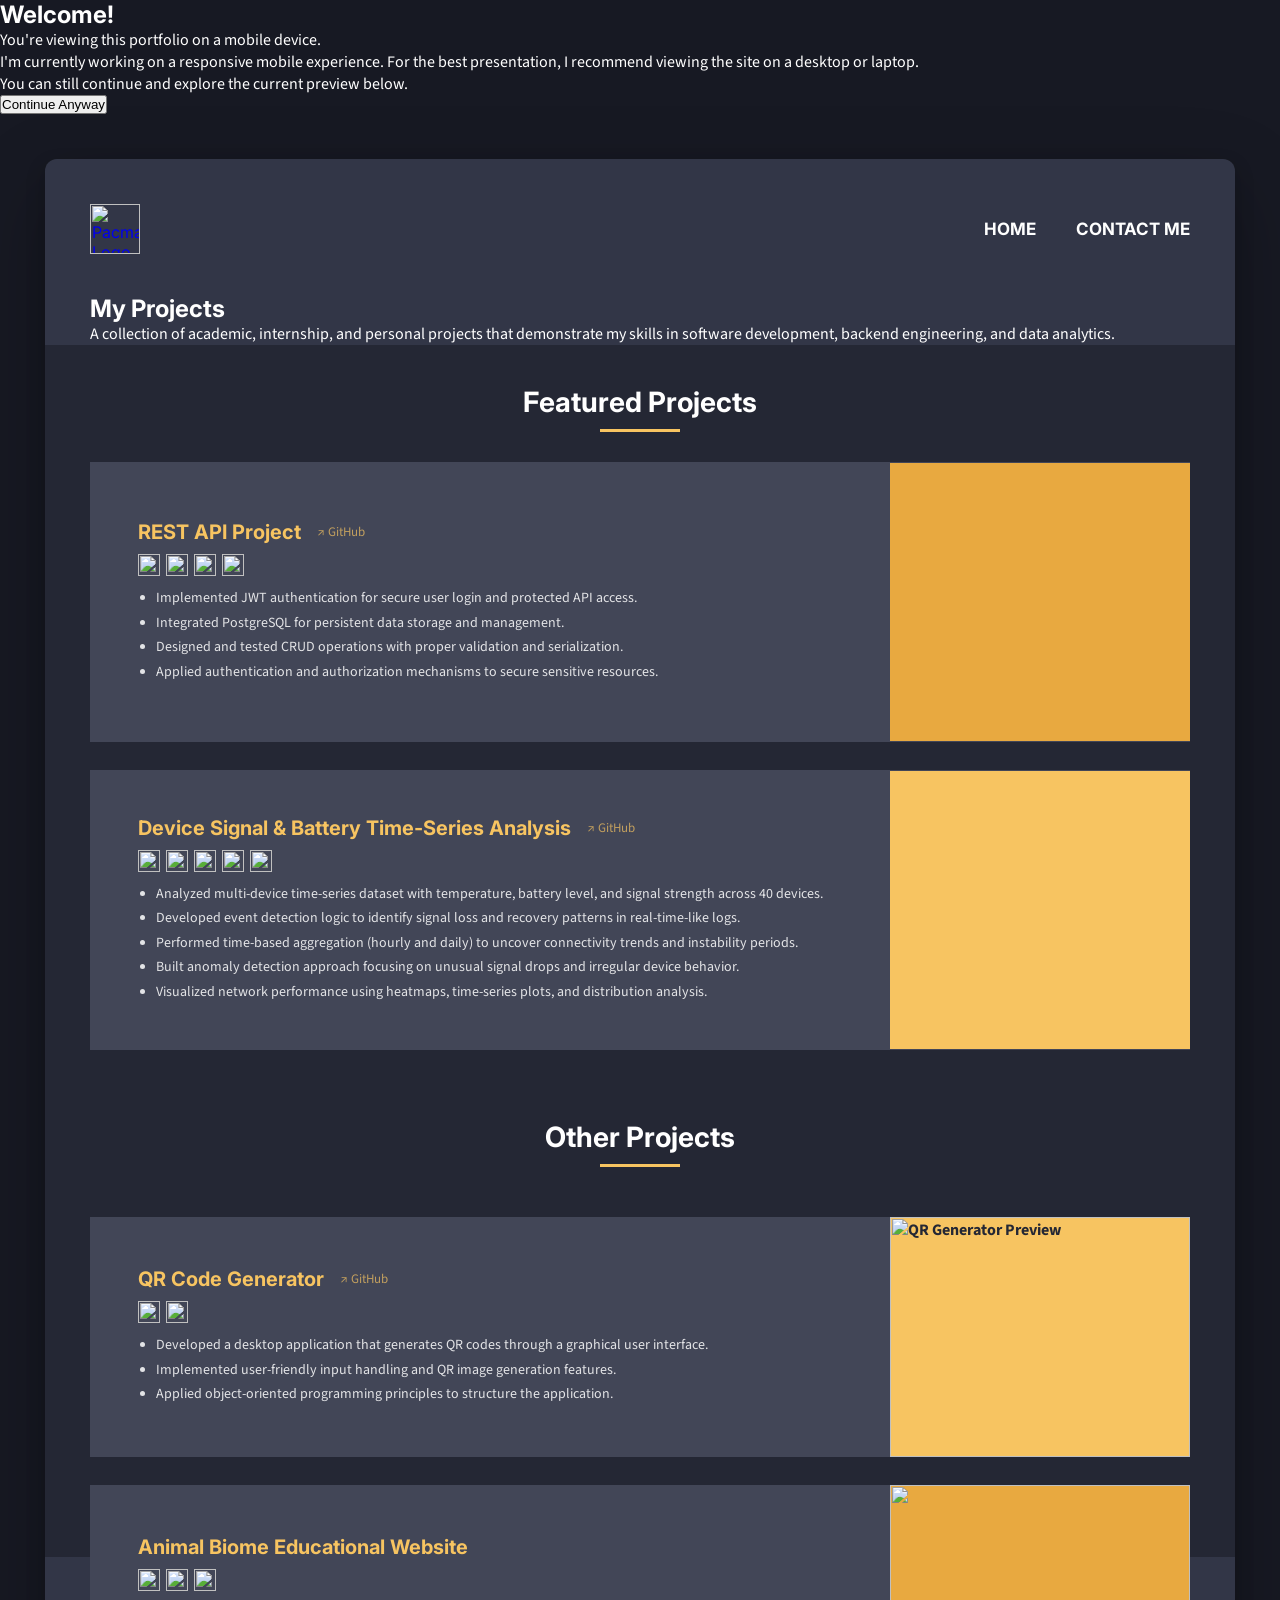
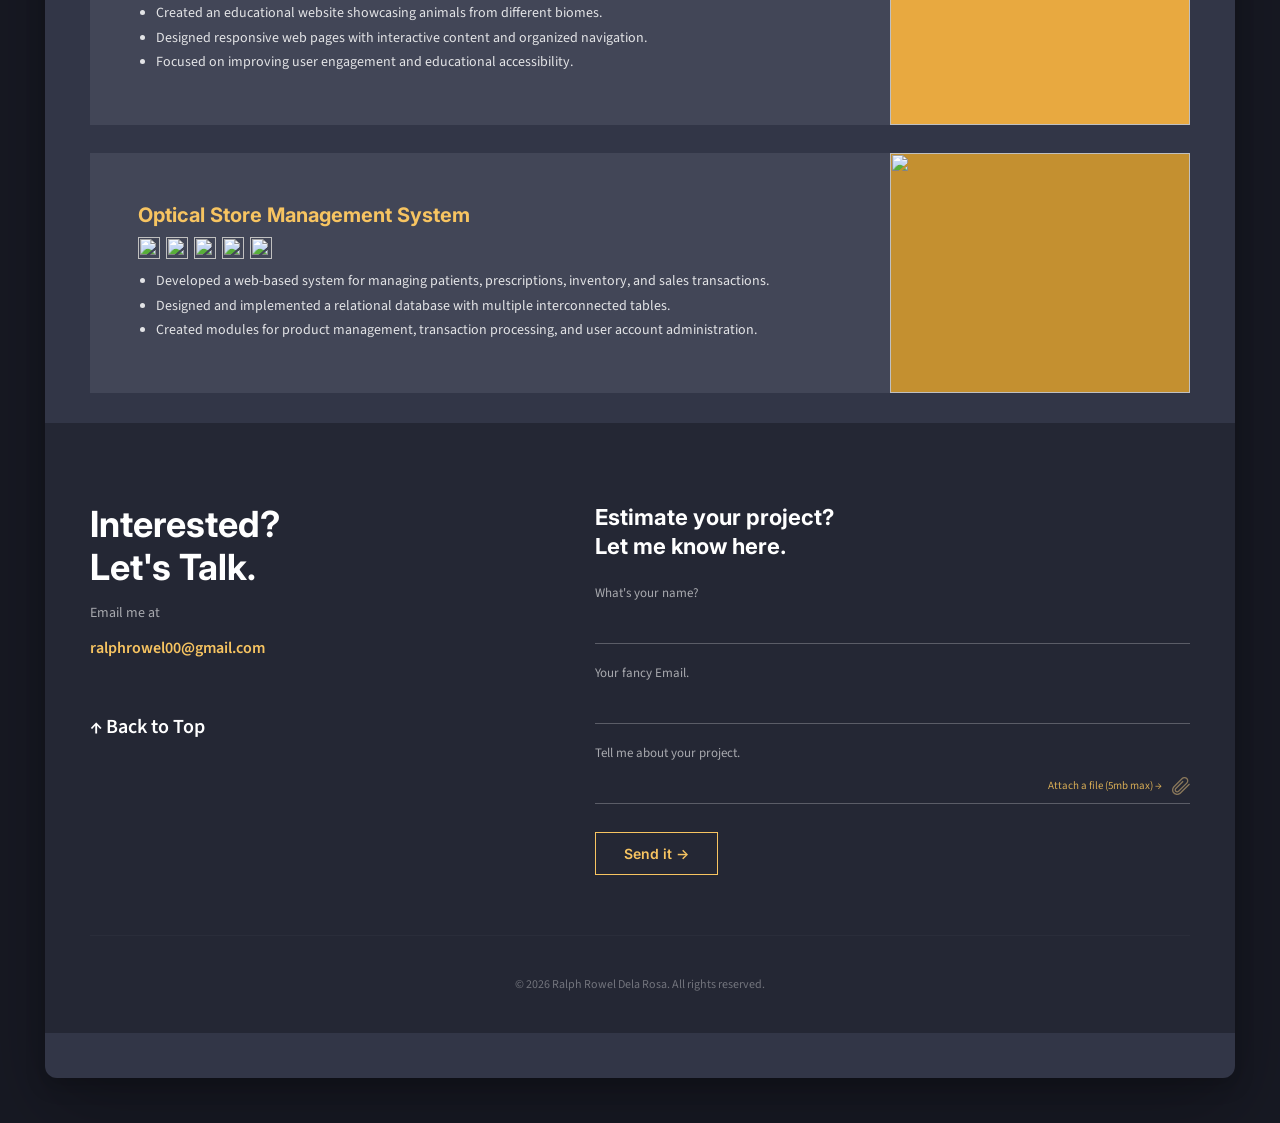
==== commit b699b5a6: "further correction of mobile notice" ====
--- a/projects.html
+++ b/projects.html
@@ -1,3 +1,4 @@
+<meta name="viewport" content="width=device-width, initial-scale=1.0">
 <head>
     <link href="https://fonts.googleapis.com/css2?family=Inter:wght@400;600;700&family=Source+Sans+3:wght@300;400;600&display=swap" rel="stylesheet">
     <link rel="stylesheet" href="css/global.css">
@@ -7,8 +8,28 @@
     <link rel="stylesheet" href="css/projects-hero.css">
     <link rel="stylesheet" href="css/featured-projects.css">
     <link rel="stylesheet" href="css/other-projects.css">
+    <link rel="stylesheet" href="css/mobile-notice.css">
+    
 </head>
 <body>
+    <div id="mobile-notice" class="mobile-notice">
+        <div class="mobile-notice-card">
+            <h2>Welcome!</h2>
+            <p>
+                You're viewing this portfolio on a mobile device.
+            </p>
+            <p>
+                I'm currently working on a responsive mobile experience.
+                For the best presentation, I recommend viewing the site on a desktop or laptop.
+            </p>
+            <p>
+                You can still continue and explore the current preview below.
+            </p>
+            <button onclick="continueToPortfolio()">
+                Continue Anyway
+            </button>
+        </div>
+    </div>    
     <div class="lightbox-overlay" id="lightbox" onclick="closeLightboxOutside(event)">
         <div class="lightbox-box">
         <button class="lightbox-close" onclick="closeLightbox()">✕</button>
@@ -263,5 +284,6 @@
             </div>
         </footer>                
     </div>
+<script src="js/mobile-notice.js"></script>
 <script src="js/projects.js"></script>
 </body>
